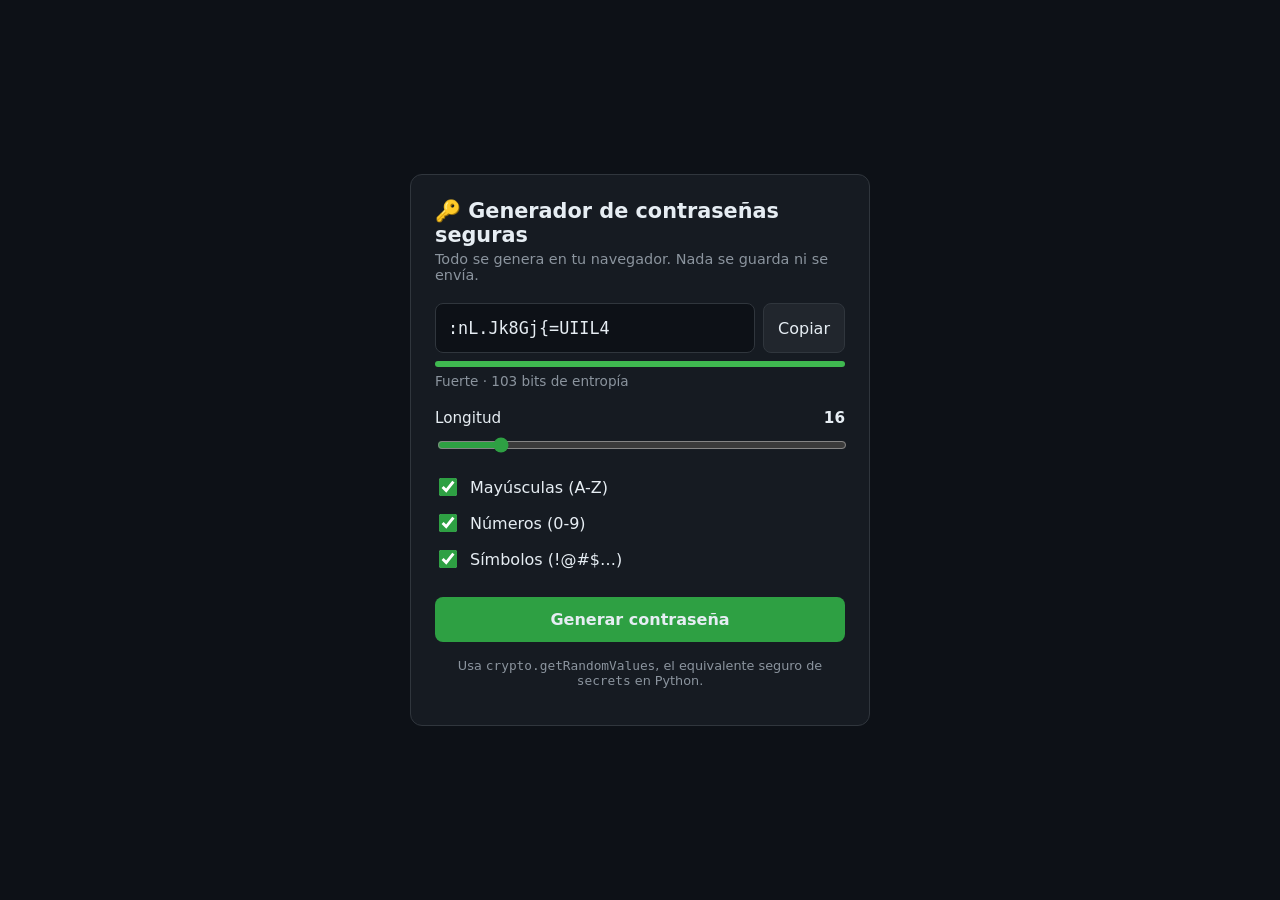
==== index.html @ 0b5e191c "Add files via upload" ====
<!doctype html>
<html lang="es">
<head>
<meta charset="utf-8">
<meta name="viewport" content="width=device-width, initial-scale=1">
<title>Generador de contraseñas seguras</title>
<style>
  :root {
    --bg: #0d1117;
    --panel: #161b22;
    --borde: #30363d;
    --texto: #e6edf3;
    --suave: #8b949e;
    --acento: #2ea043;
    --debil: #f85149;
    --media: #d29922;
    --fuerte: #3fb950;
  }
  * { box-sizing: border-box; }
  body {
    margin: 0;
    min-height: 100vh;
    display: grid;
    place-items: center;
    padding: 16px;
    background: var(--bg);
    color: var(--texto);
    font-family: system-ui, -apple-system, "Segoe UI", Roboto, sans-serif;
  }
  main {
    width: 100%;
    max-width: 460px;
    background: var(--panel);
    border: 1px solid var(--borde);
    border-radius: 12px;
    padding: 24px;
  }
  h1 { font-size: 1.3rem; margin: 0 0 4px; }
  p.sub { margin: 0 0 20px; color: var(--suave); font-size: .9rem; }
  .salida {
    display: flex;
    gap: 8px;
    margin-bottom: 8px;
  }
  #resultado {
    flex: 1;
    min-width: 0;
    padding: 12px;
    background: var(--bg);
    border: 1px solid var(--borde);
    border-radius: 8px;
    color: var(--texto);
    font: 1.05rem ui-monospace, "Cascadia Code", Menlo, monospace;
    overflow-wrap: anywhere;
    min-height: 3em;
    display: flex;
    align-items: center;
  }
  button {
    border: 1px solid var(--borde);
    background: #21262d;
    color: var(--texto);
    border-radius: 8px;
    padding: 0 14px;
    font: inherit;
    cursor: pointer;
  }
  button:hover { background: #30363d; }
  button.principal {
    width: 100%;
    margin-top: 20px;
    padding: 12px;
    background: var(--acento);
    border-color: transparent;
    font-weight: 600;
  }
  button.principal:hover { background: #3fb950; }
  .barra {
    height: 6px;
    background: var(--borde);
    border-radius: 3px;
    overflow: hidden;
    margin-bottom: 6px;
  }
  #nivel { height: 100%; width: 0; transition: width .2s, background .2s; }
  #etiqueta { font-size: .85rem; color: var(--suave); margin-bottom: 20px; }
  .fila {
    display: flex;
    justify-content: space-between;
    align-items: center;
    margin-bottom: 8px;
    font-size: .95rem;
  }
  input[type=range] { width: 100%; accent-color: var(--acento); margin-bottom: 16px; }
  label.opcion {
    display: flex;
    align-items: center;
    gap: 10px;
    padding: 6px 0;
    cursor: pointer;
  }
  input[type=checkbox] { width: 18px; height: 18px; accent-color: var(--acento); }
  .aviso { margin-top: 16px; font-size: .8rem; color: var(--suave); text-align: center; }
  :focus-visible { outline: 2px solid #58a6ff; outline-offset: 2px; }
</style>
</head>
<body>
<main>
  <h1>🔑 Generador de contraseñas seguras</h1>
  <p class="sub">Todo se genera en tu navegador. Nada se guarda ni se envía.</p>

  <div class="salida">
    <div id="resultado" aria-live="polite"></div>
    <button id="copiar" type="button">Copiar</button>
  </div>
  <div class="barra"><div id="nivel"></div></div>
  <div id="etiqueta"></div>

  <div class="fila">
    <label for="longitud">Longitud</label>
    <strong id="valorLongitud">16</strong>
  </div>
  <input type="range" id="longitud" min="8" max="64" value="16">

  <label class="opcion"><input type="checkbox" id="mayusculas" checked> Mayúsculas (A-Z)</label>
  <label class="opcion"><input type="checkbox" id="numeros" checked> Números (0-9)</label>
  <label class="opcion"><input type="checkbox" id="simbolos" checked> Símbolos (!@#$…)</label>

  <button class="principal" id="generar" type="button">Generar contraseña</button>
  <p class="aviso">Usa <code>crypto.getRandomValues</code>, el equivalente seguro de <code>secrets</code> en Python.</p>
</main>

<script>
const MINUSCULAS = "abcdefghijklmnopqrstuvwxyz";
const MAYUSCULAS = "ABCDEFGHIJKLMNOPQRSTUVWXYZ";
const NUMEROS = "0123456789";
const SIMBOLOS = "!@#$%^&*()-_=+[]{};:,.<>?";

// Entero aleatorio en [0, max) sin sesgo de módulo (rechazo de valores sobrantes)
function enteroAleatorio(max) {
  const limite = Math.floor(0x100000000 / max) * max;
  const buffer = new Uint32Array(1);
  do {
    crypto.getRandomValues(buffer);
  } while (buffer[0] >= limite);
  return buffer[0] % max;
}

function elegir(texto) {
  return texto[enteroAleatorio(texto.length)];
}

function generar(longitud, usarMayusculas, usarNumeros, usarSimbolos) {
  const grupos = [MINUSCULAS];
  if (usarMayusculas) grupos.push(MAYUSCULAS);
  if (usarNumeros) grupos.push(NUMEROS);
  if (usarSimbolos) grupos.push(SIMBOLOS);

  // Al menos un carácter de cada grupo elegido
  const caracteres = grupos.map(elegir);
  const todos = grupos.join("");
  while (caracteres.length < longitud) caracteres.push(elegir(todos));

  // Mezcla Fisher-Yates con aleatoriedad segura
  for (let i = caracteres.length - 1; i > 0; i--) {
    const j = enteroAleatorio(i + 1);
    [caracteres[i], caracteres[j]] = [caracteres[j], caracteres[i]];
  }
  return { texto: caracteres.join(""), tamanoAlfabeto: todos.length };
}

function evaluar(longitud, tamanoAlfabeto) {
  const bits = longitud * Math.log2(tamanoAlfabeto);
  if (bits < 50) return { nombre: "Débil", color: "var(--debil)", ancho: 30, bits };
  if (bits < 80) return { nombre: "Media", color: "var(--media)", ancho: 65, bits };
  return { nombre: "Fuerte", color: "var(--fuerte)", ancho: 100, bits };
}

const $ = (id) => document.getElementById(id);

function actualizar() {
  const longitud = Number($("longitud").value);
  $("valorLongitud").textContent = longitud;

  const { texto, tamanoAlfabeto } = generar(
    longitud,
    $("mayusculas").checked,
    $("numeros").checked,
    $("simbolos").checked
  );
  $("resultado").textContent = texto;

  const nivel = evaluar(longitud, tamanoAlfabeto);
  $("nivel").style.width = nivel.ancho + "%";
  $("nivel").style.background = nivel.color;
  $("etiqueta").textContent = `${nivel.nombre} · ${Math.round(nivel.bits)} bits de entropía`;
  $("copiar").textContent = "Copiar";
}

async function copiar() {
  const texto = $("resultado").textContent;
  try {
    await navigator.clipboard.writeText(texto);
    $("copiar").textContent = "¡Copiada!";
  } catch {
    $("copiar").textContent = "Selecciona y copia";
  }
}

$("generar").addEventListener("click", actualizar);
$("copiar").addEventListener("click", copiar);
["longitud", "mayusculas", "numeros", "simbolos"].forEach((id) =>
  $(id).addEventListener("input", actualizar)
);
actualizar();
</script>
</body>
</html>
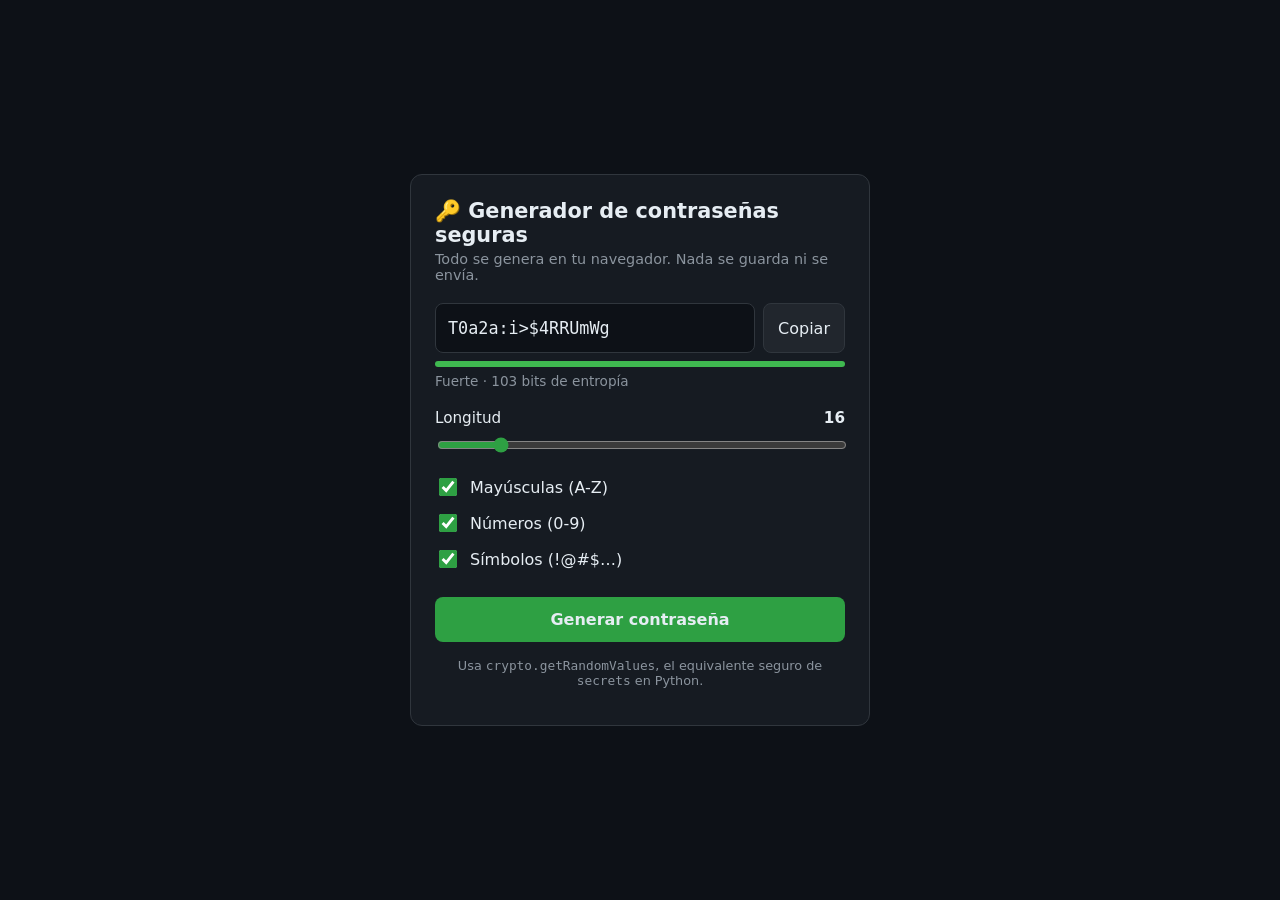
==== commit b8cf721f: "Rename index(1).html to index.html" ====
--- a/index.html
+++ b/index.html
@@ -4,105 +4,7 @@
 <meta charset="utf-8">
 <meta name="viewport" content="width=device-width, initial-scale=1">
 <title>Generador de contraseñas seguras</title>
-<style>
-  :root {
-    --bg: #0d1117;
-    --panel: #161b22;
-    --borde: #30363d;
-    --texto: #e6edf3;
-    --suave: #8b949e;
-    --acento: #2ea043;
-    --debil: #f85149;
-    --media: #d29922;
-    --fuerte: #3fb950;
-  }
-  * { box-sizing: border-box; }
-  body {
-    margin: 0;
-    min-height: 100vh;
-    display: grid;
-    place-items: center;
-    padding: 16px;
-    background: var(--bg);
-    color: var(--texto);
-    font-family: system-ui, -apple-system, "Segoe UI", Roboto, sans-serif;
-  }
-  main {
-    width: 100%;
-    max-width: 460px;
-    background: var(--panel);
-    border: 1px solid var(--borde);
-    border-radius: 12px;
-    padding: 24px;
-  }
-  h1 { font-size: 1.3rem; margin: 0 0 4px; }
-  p.sub { margin: 0 0 20px; color: var(--suave); font-size: .9rem; }
-  .salida {
-    display: flex;
-    gap: 8px;
-    margin-bottom: 8px;
-  }
-  #resultado {
-    flex: 1;
-    min-width: 0;
-    padding: 12px;
-    background: var(--bg);
-    border: 1px solid var(--borde);
-    border-radius: 8px;
-    color: var(--texto);
-    font: 1.05rem ui-monospace, "Cascadia Code", Menlo, monospace;
-    overflow-wrap: anywhere;
-    min-height: 3em;
-    display: flex;
-    align-items: center;
-  }
-  button {
-    border: 1px solid var(--borde);
-    background: #21262d;
-    color: var(--texto);
-    border-radius: 8px;
-    padding: 0 14px;
-    font: inherit;
-    cursor: pointer;
-  }
-  button:hover { background: #30363d; }
-  button.principal {
-    width: 100%;
-    margin-top: 20px;
-    padding: 12px;
-    background: var(--acento);
-    border-color: transparent;
-    font-weight: 600;
-  }
-  button.principal:hover { background: #3fb950; }
-  .barra {
-    height: 6px;
-    background: var(--borde);
-    border-radius: 3px;
-    overflow: hidden;
-    margin-bottom: 6px;
-  }
-  #nivel { height: 100%; width: 0; transition: width .2s, background .2s; }
-  #etiqueta { font-size: .85rem; color: var(--suave); margin-bottom: 20px; }
-  .fila {
-    display: flex;
-    justify-content: space-between;
-    align-items: center;
-    margin-bottom: 8px;
-    font-size: .95rem;
-  }
-  input[type=range] { width: 100%; accent-color: var(--acento); margin-bottom: 16px; }
-  label.opcion {
-    display: flex;
-    align-items: center;
-    gap: 10px;
-    padding: 6px 0;
-    cursor: pointer;
-  }
-  input[type=checkbox] { width: 18px; height: 18px; accent-color: var(--acento); }
-  .aviso { margin-top: 16px; font-size: .8rem; color: var(--suave); text-align: center; }
-  :focus-visible { outline: 2px solid #58a6ff; outline-offset: 2px; }
-</style>
+<link rel="stylesheet" href="style.css">
 </head>
 <body>
 <main>
@@ -130,89 +32,6 @@
   <p class="aviso">Usa <code>crypto.getRandomValues</code>, el equivalente seguro de <code>secrets</code> en Python.</p>
 </main>
 
-<script>
-const MINUSCULAS = "abcdefghijklmnopqrstuvwxyz";
-const MAYUSCULAS = "ABCDEFGHIJKLMNOPQRSTUVWXYZ";
-const NUMEROS = "0123456789";
-const SIMBOLOS = "!@#$%^&*()-_=+[]{};:,.<>?";
-
-// Entero aleatorio en [0, max) sin sesgo de módulo (rechazo de valores sobrantes)
-function enteroAleatorio(max) {
-  const limite = Math.floor(0x100000000 / max) * max;
-  const buffer = new Uint32Array(1);
-  do {
-    crypto.getRandomValues(buffer);
-  } while (buffer[0] >= limite);
-  return buffer[0] % max;
-}
-
-function elegir(texto) {
-  return texto[enteroAleatorio(texto.length)];
-}
-
-function generar(longitud, usarMayusculas, usarNumeros, usarSimbolos) {
-  const grupos = [MINUSCULAS];
-  if (usarMayusculas) grupos.push(MAYUSCULAS);
-  if (usarNumeros) grupos.push(NUMEROS);
-  if (usarSimbolos) grupos.push(SIMBOLOS);
-
-  // Al menos un carácter de cada grupo elegido
-  const caracteres = grupos.map(elegir);
-  const todos = grupos.join("");
-  while (caracteres.length < longitud) caracteres.push(elegir(todos));
-
-  // Mezcla Fisher-Yates con aleatoriedad segura
-  for (let i = caracteres.length - 1; i > 0; i--) {
-    const j = enteroAleatorio(i + 1);
-    [caracteres[i], caracteres[j]] = [caracteres[j], caracteres[i]];
-  }
-  return { texto: caracteres.join(""), tamanoAlfabeto: todos.length };
-}
-
-function evaluar(longitud, tamanoAlfabeto) {
-  const bits = longitud * Math.log2(tamanoAlfabeto);
-  if (bits < 50) return { nombre: "Débil", color: "var(--debil)", ancho: 30, bits };
-  if (bits < 80) return { nombre: "Media", color: "var(--media)", ancho: 65, bits };
-  return { nombre: "Fuerte", color: "var(--fuerte)", ancho: 100, bits };
-}
-
-const $ = (id) => document.getElementById(id);
-
-function actualizar() {
-  const longitud = Number($("longitud").value);
-  $("valorLongitud").textContent = longitud;
-
-  const { texto, tamanoAlfabeto } = generar(
-    longitud,
-    $("mayusculas").checked,
-    $("numeros").checked,
-    $("simbolos").checked
-  );
-  $("resultado").textContent = texto;
-
-  const nivel = evaluar(longitud, tamanoAlfabeto);
-  $("nivel").style.width = nivel.ancho + "%";
-  $("nivel").style.background = nivel.color;
-  $("etiqueta").textContent = `${nivel.nombre} · ${Math.round(nivel.bits)} bits de entropía`;
-  $("copiar").textContent = "Copiar";
-}
-
-async function copiar() {
-  const texto = $("resultado").textContent;
-  try {
-    await navigator.clipboard.writeText(texto);
-    $("copiar").textContent = "¡Copiada!";
-  } catch {
-    $("copiar").textContent = "Selecciona y copia";
-  }
-}
-
-$("generar").addEventListener("click", actualizar);
-$("copiar").addEventListener("click", copiar);
-["longitud", "mayusculas", "numeros", "simbolos"].forEach((id) =>
-  $(id).addEventListener("input", actualizar)
-);
-actualizar();
-</script>
+<script src="script.js"></script>
 </body>
 </html>
--- a/style.css
+++ b/style.css
@@ -0,0 +1,97 @@
+:root {
+  --bg: #0d1117;
+  --panel: #161b22;
+  --borde: #30363d;
+  --texto: #e6edf3;
+  --suave: #8b949e;
+  --acento: #2ea043;
+  --debil: #f85149;
+  --media: #d29922;
+  --fuerte: #3fb950;
+}
+* { box-sizing: border-box; }
+body {
+  margin: 0;
+  min-height: 100vh;
+  display: grid;
+  place-items: center;
+  padding: 16px;
+  background: var(--bg);
+  color: var(--texto);
+  font-family: system-ui, -apple-system, "Segoe UI", Roboto, sans-serif;
+}
+main {
+  width: 100%;
+  max-width: 460px;
+  background: var(--panel);
+  border: 1px solid var(--borde);
+  border-radius: 12px;
+  padding: 24px;
+}
+h1 { font-size: 1.3rem; margin: 0 0 4px; }
+p.sub { margin: 0 0 20px; color: var(--suave); font-size: .9rem; }
+.salida {
+  display: flex;
+  gap: 8px;
+  margin-bottom: 8px;
+}
+#resultado {
+  flex: 1;
+  min-width: 0;
+  padding: 12px;
+  background: var(--bg);
+  border: 1px solid var(--borde);
+  border-radius: 8px;
+  color: var(--texto);
+  font: 1.05rem ui-monospace, "Cascadia Code", Menlo, monospace;
+  overflow-wrap: anywhere;
+  min-height: 3em;
+  display: flex;
+  align-items: center;
+}
+button {
+  border: 1px solid var(--borde);
+  background: #21262d;
+  color: var(--texto);
+  border-radius: 8px;
+  padding: 0 14px;
+  font: inherit;
+  cursor: pointer;
+}
+button:hover { background: #30363d; }
+button.principal {
+  width: 100%;
+  margin-top: 20px;
+  padding: 12px;
+  background: var(--acento);
+  border-color: transparent;
+  font-weight: 600;
+}
+button.principal:hover { background: #3fb950; }
+.barra {
+  height: 6px;
+  background: var(--borde);
+  border-radius: 3px;
+  overflow: hidden;
+  margin-bottom: 6px;
+}
+#nivel { height: 100%; width: 0; transition: width .2s, background .2s; }
+#etiqueta { font-size: .85rem; color: var(--suave); margin-bottom: 20px; }
+.fila {
+  display: flex;
+  justify-content: space-between;
+  align-items: center;
+  margin-bottom: 8px;
+  font-size: .95rem;
+}
+input[type=range] { width: 100%; accent-color: var(--acento); margin-bottom: 16px; }
+label.opcion {
+  display: flex;
+  align-items: center;
+  gap: 10px;
+  padding: 6px 0;
+  cursor: pointer;
+}
+input[type=checkbox] { width: 18px; height: 18px; accent-color: var(--acento); }
+.aviso { margin-top: 16px; font-size: .8rem; color: var(--suave); text-align: center; }
+:focus-visible { outline: 2px solid #58a6ff; outline-offset: 2px; }
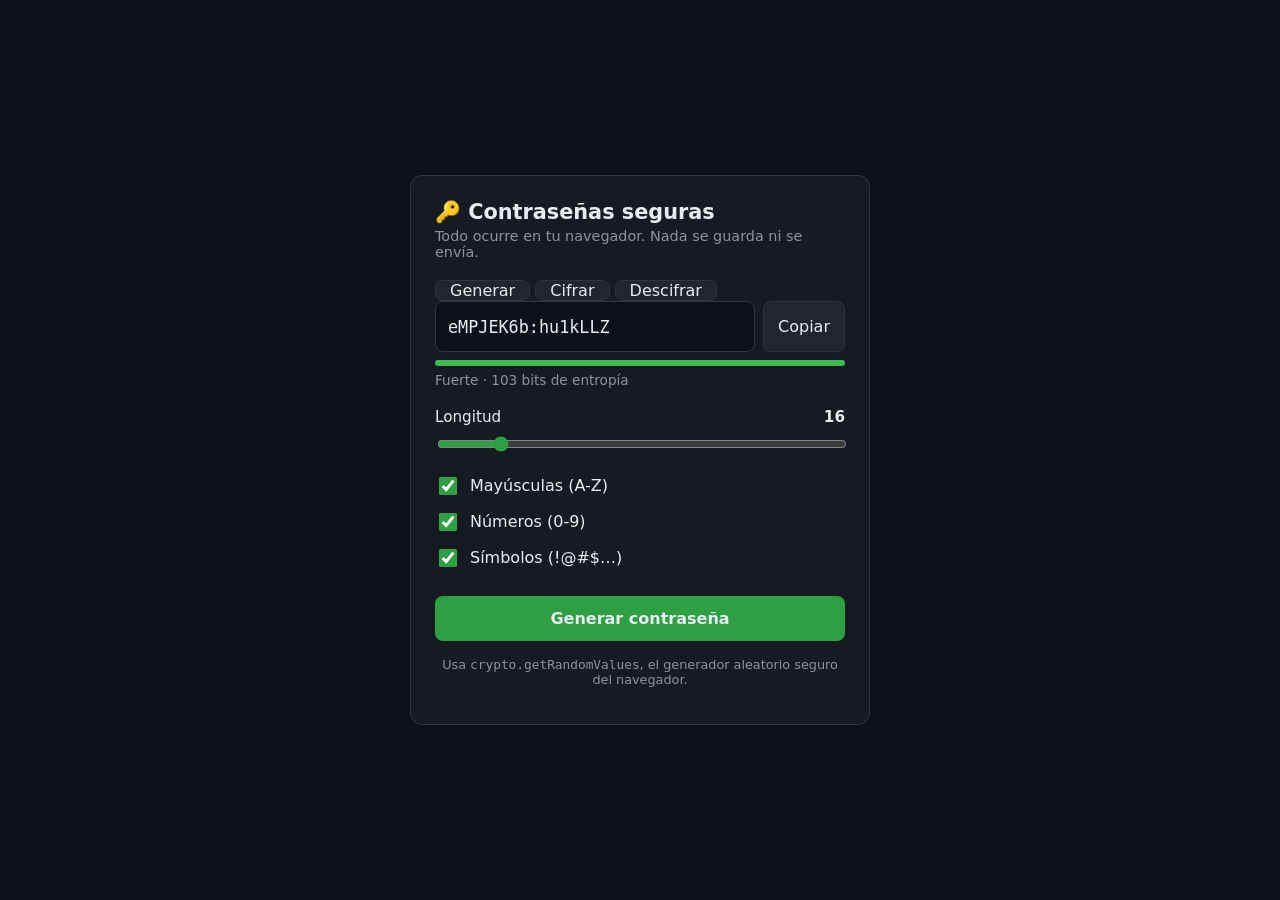
==== commit 4472d0b4: "Update title and content for password generator" ====
--- a/index.html
+++ b/index.html
@@ -3,33 +3,85 @@
 <head>
 <meta charset="utf-8">
 <meta name="viewport" content="width=device-width, initial-scale=1">
-<title>Generador de contraseñas seguras</title>
+<title>Generador y cifrador de contraseñas</title>
 <link rel="stylesheet" href="style.css">
 </head>
 <body>
 <main>
-  <h1>🔑 Generador de contraseñas seguras</h1>
-  <p class="sub">Todo se genera en tu navegador. Nada se guarda ni se envía.</p>
+  <h1>🔑 Contraseñas seguras</h1>
+  <p class="sub">Todo ocurre en tu navegador. Nada se guarda ni se envía.</p>
 
-  <div class="salida">
-    <div id="resultado" aria-live="polite"></div>
-    <button id="copiar" type="button">Copiar</button>
+  <div class="pestanas" role="tablist" aria-label="Herramientas">
+    <button type="button" role="tab" class="pestana" id="tab-generar" aria-controls="panel-generar" aria-selected="true">Generar</button>
+    <button type="button" role="tab" class="pestana" id="tab-cifrar" aria-controls="panel-cifrar" aria-selected="false" tabindex="-1">Cifrar</button>
+    <button type="button" role="tab" class="pestana" id="tab-descifrar" aria-controls="panel-descifrar" aria-selected="false" tabindex="-1">Descifrar</button>
   </div>
-  <div class="barra"><div id="nivel"></div></div>
-  <div id="etiqueta"></div>
 
-  <div class="fila">
-    <label for="longitud">Longitud</label>
-    <strong id="valorLongitud">16</strong>
-  </div>
-  <input type="range" id="longitud" min="8" max="64" value="16">
+  <!-- Sección 1: generar -->
+  <section id="panel-generar" role="tabpanel" aria-labelledby="tab-generar">
+    <div class="salida">
+      <div id="resultado" class="resultado" aria-live="polite"></div>
+      <button id="copiar" type="button">Copiar</button>
+    </div>
+    <div class="barra"><div id="nivel"></div></div>
+    <div id="etiqueta"></div>
 
-  <label class="opcion"><input type="checkbox" id="mayusculas" checked> Mayúsculas (A-Z)</label>
-  <label class="opcion"><input type="checkbox" id="numeros" checked> Números (0-9)</label>
-  <label class="opcion"><input type="checkbox" id="simbolos" checked> Símbolos (!@#$…)</label>
+    <div class="fila">
+      <label for="longitud">Longitud</label>
+      <strong id="valorLongitud">16</strong>
+    </div>
+    <input type="range" id="longitud" min="8" max="64" value="16">
 
-  <button class="principal" id="generar" type="button">Generar contraseña</button>
-  <p class="aviso">Usa <code>crypto.getRandomValues</code>, el equivalente seguro de <code>secrets</code> en Python.</p>
+    <label class="opcion"><input type="checkbox" id="mayusculas" checked> Mayúsculas (A-Z)</label>
+    <label class="opcion"><input type="checkbox" id="numeros" checked> Números (0-9)</label>
+    <label class="opcion"><input type="checkbox" id="simbolos" checked> Símbolos (!@#$…)</label>
+
+    <button class="principal" id="generar" type="button">Generar contraseña</button>
+    <p class="aviso">Usa <code>crypto.getRandomValues</code>, el generador aleatorio seguro del navegador.</p>
+  </section>
+
+  <!-- Sección 2: cifrar -->
+  <section id="panel-cifrar" role="tabpanel" aria-labelledby="tab-cifrar" hidden>
+    <p class="ayuda">Protege una contraseña con una clave maestra. Guarda el texto cifrado: sin la clave maestra no se puede recuperar.</p>
+
+    <label class="campo" for="textoCifrar">Contraseña o texto a cifrar</label>
+    <input type="password" id="textoCifrar" autocomplete="off">
+    <button type="button" id="usarGenerada" class="secundario">Usar la contraseña de la pestaña Generar</button>
+
+    <label class="campo" for="claveCifrar">Clave maestra</label>
+    <input type="password" id="claveCifrar" autocomplete="new-password">
+
+    <label class="opcion"><input type="checkbox" id="mostrarCifrar"> Mostrar lo que escribo</label>
+
+    <button class="principal" id="botonCifrar" type="button">Cifrar</button>
+
+    <div class="salida separado">
+      <div id="resultadoCifrado" class="resultado pequeno" aria-live="polite"></div>
+      <button id="copiarCifrado" type="button">Copiar</button>
+    </div>
+    <p id="estadoCifrar" class="estado" role="status"></p>
+  </section>
+
+  <!-- Sección 3: descifrar -->
+  <section id="panel-descifrar" role="tabpanel" aria-labelledby="tab-descifrar" hidden>
+    <p class="ayuda">Pega el texto cifrado y escribe la misma clave maestra con la que lo cifraste.</p>
+
+    <label class="campo" for="textoDescifrar">Texto cifrado</label>
+    <textarea id="textoDescifrar" rows="4" autocomplete="off" spellcheck="false"></textarea>
+
+    <label class="campo" for="claveDescifrar">Clave maestra</label>
+    <input type="password" id="claveDescifrar" autocomplete="current-password">
+
+    <label class="opcion"><input type="checkbox" id="mostrarDescifrar"> Mostrar lo que escribo</label>
+
+    <button class="principal" id="botonDescifrar" type="button">Descifrar</button>
+
+    <div class="salida separado">
+      <div id="resultadoDescifrado" class="resultado" aria-live="polite"></div>
+      <button id="copiarDescifrado" type="button">Copiar</button>
+    </div>
+    <p id="estadoDescifrar" class="estado" role="status"></p>
+  </section>
 </main>
 
 <script src="script.js"></script>
